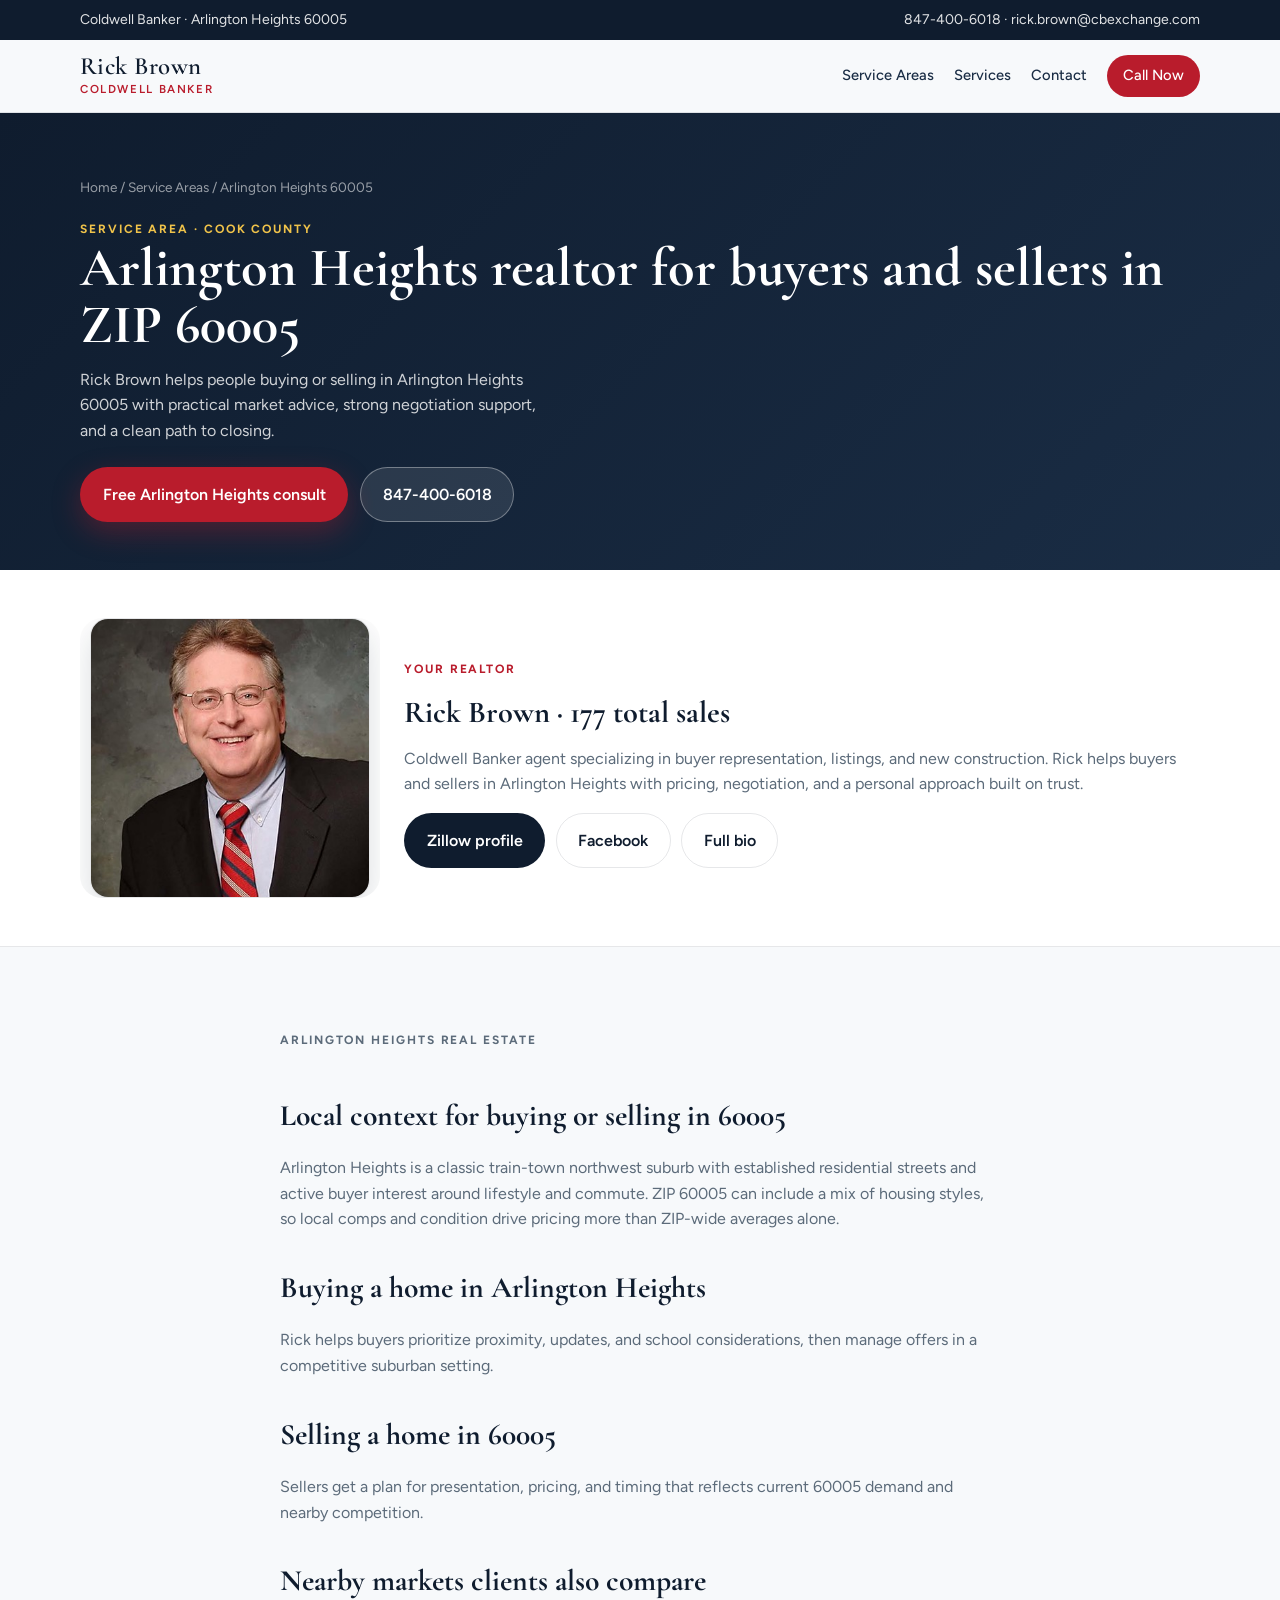
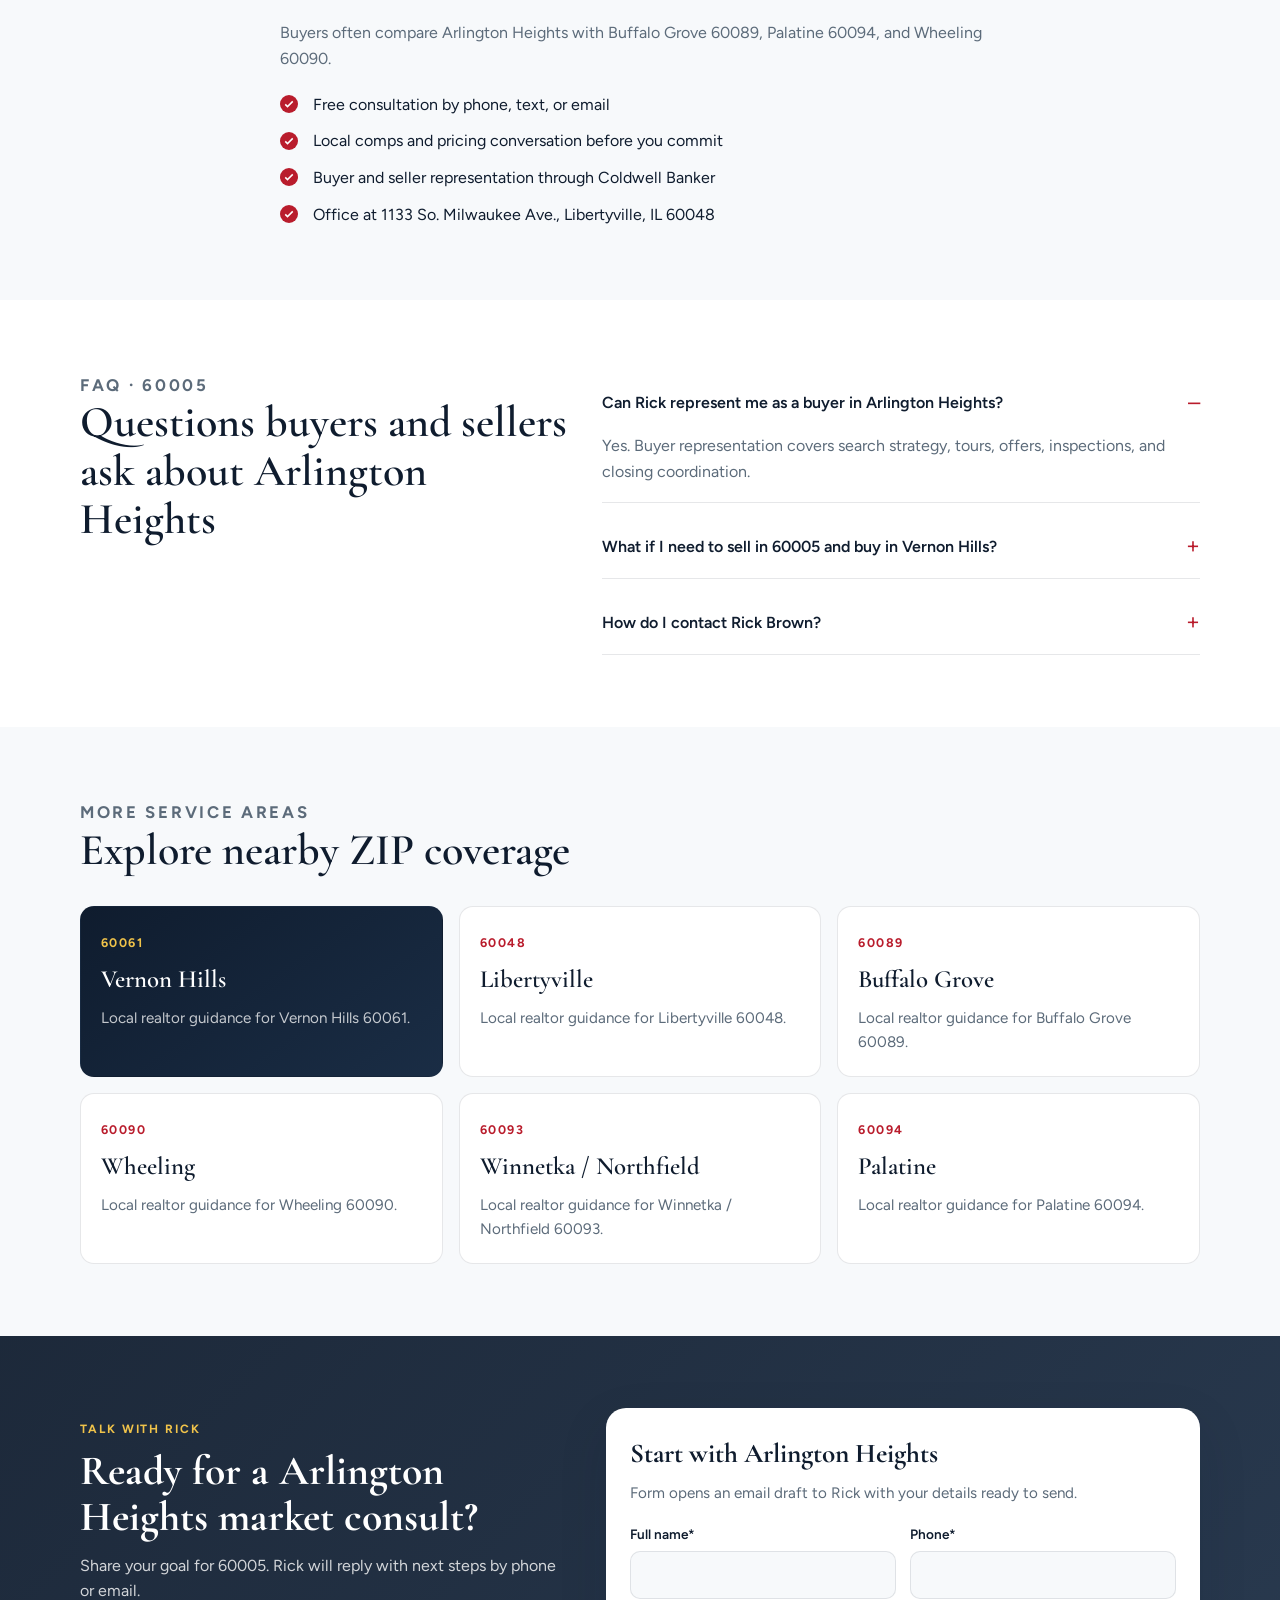
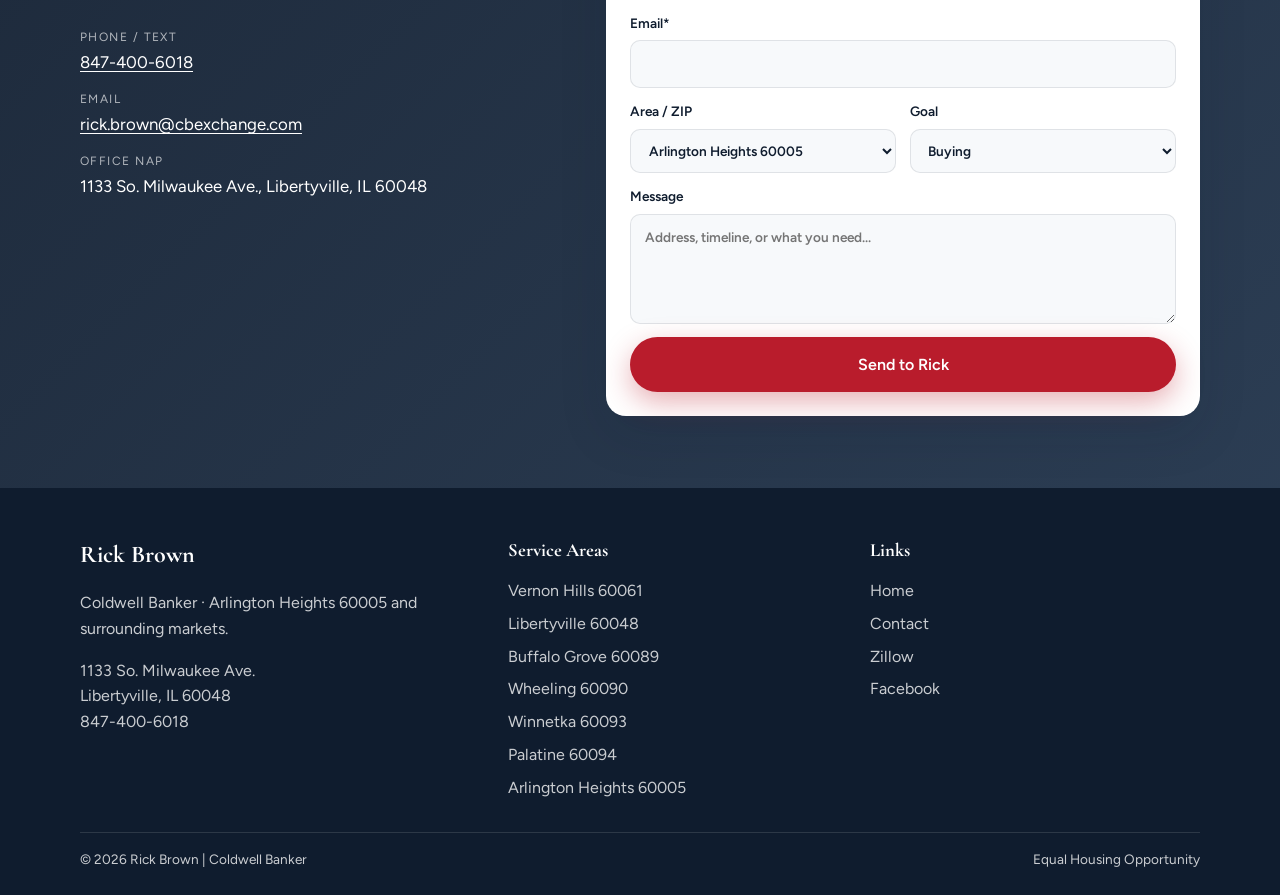
==== areas/arlington-heights-60005.html @ 9aaaeb88 "Add Rick Brown Coldwell Banker local SEO landing site. Static site with area pages, schema markup, c" ====
<!DOCTYPE html>
<html lang="en-US">
<head>
  <meta charset="UTF-8">
  <meta name="viewport" content="width=device-width, initial-scale=1">
  <title>Arlington Heights Realtor | ZIP 60005 Homes | Rick Brown Coldwell Banker</title>
  <meta name="description" content="Arlington Heights realtor for ZIP 60005. Rick Brown Coldwell Banker helps buyers and sellers with local comps, Metra-town living, and listing strategy. Call 847-400-6018.">
  <meta name="robots" content="index, follow, max-image-preview:large">
  <meta name="geo.region" content="US-IL">
  <meta name="geo.placename" content="Arlington Heights, Illinois">
  <link rel="canonical" href="https://rickbrownhomes.com/areas/arlington-heights-60005.html">
  <meta property="og:type" content="website">
  <meta property="og:title" content="Arlington Heights Realtor | ZIP 60005 Homes | Rick Brown Coldwell Banker">
  <meta property="og:description" content="Arlington Heights realtor for ZIP 60005. Rick Brown Coldwell Banker helps buyers and sellers with local comps, Metra-town living, and listing strategy. Call 847-400-6018.">
  <meta property="og:url" content="https://rickbrownhomes.com/areas/arlington-heights-60005.html">
  <meta property="og:image" content="https://rickbrownhomes.com/images/rick-brown-720.jpg">
  <link rel="preconnect" href="https://fonts.googleapis.com">
  <link rel="preconnect" href="https://fonts.gstatic.com" crossorigin>
  <link href="https://fonts.googleapis.com/css2?family=Cormorant+Garamond:wght@500;600;700&family=Figtree:wght@400;500;600;700&display=swap" rel="stylesheet">
  <link rel="stylesheet" href="../css/styles.css">
  <script type="application/ld+json">
  {
    "@context": "https://schema.org",
    "@graph": [
      {
        "@type": "RealEstateAgent",
        "@id": "https://rickbrownhomes.com/#business",
        "name": "Rick Brown | Coldwell Banker",
        "image": "https://rickbrownhomes.com/images/rick-brown-720.jpg",
        "url": "https://rickbrownhomes.com/",
        "telephone": "+18474006018",
        "email": "rick.brown@cbexchange.com",
        "address": {
          "@type": "PostalAddress",
          "streetAddress": "1133 So. Milwaukee Ave.",
          "addressLocality": "Libertyville",
          "addressRegion": "IL",
          "postalCode": "60048",
          "addressCountry": "US"
        },
        "areaServed": {
          "@type": "PostalCode",
          "name": "60005",
          "description": "Arlington Heights, IL"
        },
        "sameAs": [
          "https://www.zillow.com/profile/user8984945",
          "https://www.facebook.com/rick.brown.925602"
        ]
      },
      {
        "@type": "WebPage",
        "@id": "https://rickbrownhomes.com/areas/arlington-heights-60005.html#webpage",
        "url": "https://rickbrownhomes.com/areas/arlington-heights-60005.html",
        "name": "Arlington Heights Realtor | ZIP 60005 Homes | Rick Brown Coldwell Banker",
        "description": "Arlington Heights realtor for ZIP 60005. Rick Brown Coldwell Banker helps buyers and sellers with local comps, Metra-town living, and listing strategy. Call 847-400-6018.",
        "about": {"@id": "https://rickbrownhomes.com/#business"},
        "breadcrumb": {
          "@type": "BreadcrumbList",
          "itemListElement": [
            {"@type": "ListItem", "position": 1, "name": "Home", "item": "https://rickbrownhomes.com/"},
            {"@type": "ListItem", "position": 2, "name": "Service Areas", "item": "https://rickbrownhomes.com/#areas"},
            {"@type": "ListItem", "position": 3, "name": "Arlington Heights 60005", "item": "https://rickbrownhomes.com/areas/arlington-heights-60005.html"}
          ]
        }
      },
      {
        "@type": "Service",
        "name": "Real estate services in Arlington Heights 60005",
        "provider": {"@id": "https://rickbrownhomes.com/#business"},
        "areaServed": "Arlington Heights, IL 60005",
        "description": "Buyer and seller representation for homes in Arlington Heights, Illinois ZIP 60005."
      }
    ]
  }
  </script>
</head>
<body>
  <div class="topbar">
    <div class="container">
      <span>Coldwell Banker · Arlington Heights 60005</span>
      <span>
        <a href="tel:+18474006018">847-400-6018</a>
        ·
        <a href="mailto:rick.brown@cbexchange.com">rick.brown@cbexchange.com</a>
      </span>
    </div>
  </div>

  <header class="site-header">
    <div class="container">
      <a class="brand" href="../index.html">
        <span class="brand-name">Rick Brown</span>
        <span class="brand-tag">Coldwell Banker</span>
      </a>
      <button class="nav-toggle" type="button" aria-label="Open menu" aria-expanded="false">☰</button>
      <nav class="nav" aria-label="Primary">
        <a href="../index.html#areas">Service Areas</a>
        <a href="../index.html#services">Services</a>
        <a href="#contact">Contact</a>
        <a class="nav-cta" href="tel:+18474006018">Call Now</a>
      </nav>
    </div>
  </header>

  <main>
    <section class="page-hero">
      <div class="container">
        <p class="breadcrumb"><a href="../index.html">Home</a> / Service Areas / Arlington Heights 60005</p>
        <p class="eyebrow" style="color:#f0c34a">Service area · Cook County</p>
        <h1>Arlington Heights realtor for buyers and sellers in ZIP 60005</h1>
        <p>Rick Brown helps people buying or selling in Arlington Heights 60005 with practical market advice, strong negotiation support, and a clean path to closing.</p>
        <div class="hero-actions" style="margin-top:1.5rem">
          <a class="btn btn-primary" href="#contact">Free Arlington Heights consult</a>
          <a class="btn btn-ghost" href="tel:+18474006018">847-400-6018</a>
        </div>
      </div>
    </section>

    <section class="section section-tight" style="background:#fff;border-bottom:1px solid var(--line)">
      <div class="container split about-split" style="gap:1.5rem;align-items:center">
        <div class="split-visual photo-frame">
          <img class="agent-portrait-clean" src="../images/rick-brown-600.jpg" srcset="../images/rick-brown-400.jpg 400w, ../images/rick-brown-600.jpg 600w, ../images/rick-brown-720.jpg 720w" sizes="280px" alt="Rick Brown, Coldwell Banker realtor" width="280" height="280" loading="lazy" decoding="async">
        </div>
        <div>
          <p class="eyebrow">Your realtor</p>
          <h2 style="font-family:var(--font-display);font-size:1.9rem;margin:0 0 .5rem">Rick Brown · 177 total sales</h2>
          <p style="margin:0;color:var(--muted)">Coldwell Banker agent specializing in buyer representation, listings, and new construction. Rick helps buyers and sellers in Arlington Heights with pricing, negotiation, and a personal approach built on trust.</p>
          <div class="profile-links" style="margin-top:1rem">
            <a class="btn btn-dark" href="https://www.zillow.com/profile/user8984945" target="_blank" rel="noopener noreferrer">Zillow profile</a>
            <a class="btn btn-outline" href="https://www.facebook.com/rick.brown.925602" target="_blank" rel="noopener noreferrer">Facebook</a>
            <a class="btn btn-outline" href="../index.html#about">Full bio</a>
          </div>
        </div>
      </div>
    </section>

    <section class="section">
      <div class="container prose">
        <p class="eyebrow">Arlington Heights real estate</p>
        <h2>Local context for buying or selling in 60005</h2>
        <p>Arlington Heights is a classic train-town northwest suburb with established residential streets and active buyer interest around lifestyle and commute. ZIP 60005 can include a mix of housing styles, so local comps and condition drive pricing more than ZIP-wide averages alone.</p>
        <h2>Buying a home in Arlington Heights</h2>
        <p>Rick helps buyers prioritize proximity, updates, and school considerations, then manage offers in a competitive suburban setting.</p>
        <h2>Selling a home in 60005</h2>
        <p>Sellers get a plan for presentation, pricing, and timing that reflects current 60005 demand and nearby competition.</p>
        <h2>Nearby markets clients also compare</h2>
        <p>Buyers often compare Arlington Heights with Buffalo Grove 60089, Palatine 60094, and Wheeling 60090.</p>
        <ul class="check-list">
          <li>Free consultation by phone, text, or email</li>
          <li>Local comps and pricing conversation before you commit</li>
          <li>Buyer and seller representation through Coldwell Banker</li>
          <li>Office at 1133 So. Milwaukee Ave., Libertyville, IL 60048</li>
        </ul>
      </div>
    </section>

    <section class="section" style="background:#fff">
      <div class="container" style="display:grid;grid-template-columns:0.9fr 1.1fr;gap:2rem;align-items:start">
        <div class="section-head" style="margin:0">
          <p class="eyebrow">FAQ · 60005</p>
          <h2>Questions buyers and sellers ask about Arlington Heights</h2>
        </div>
        <div class="faq">
          <details open>
            <summary>Can Rick represent me as a buyer in Arlington Heights?</summary>
            <p>Yes. Buyer representation covers search strategy, tours, offers, inspections, and closing coordination.</p>
          </details>
          <details>
            <summary>What if I need to sell in 60005 and buy in Vernon Hills?</summary>
            <p>That is a common path. Rick sequences the sale and purchase with contingencies and equity planning so both sides stay on track.</p>
          </details>
          <details>
            <summary>How do I contact Rick Brown?</summary>
            <p>Call or text 847-400-6018, email rick.brown@cbexchange.com, or use the form below. Connect on <a href="https://www.zillow.com/profile/user8984945" target="_blank" rel="noopener noreferrer">Zillow</a> or <a href="https://www.facebook.com/rick.brown.925602" target="_blank" rel="noopener noreferrer">Facebook</a>.</p>
          </details>
        </div>
      </div>
    </section>

    <section class="section">
      <div class="container">
        <div class="section-head">
          <p class="eyebrow">More service areas</p>
          <h2>Explore nearby ZIP coverage</h2>
        </div>
        <div class="area-grid">
          <a class="area-link primary" href="vernon-hills-60061.html">
            <span class="zip">60061</span>
            <h3>Vernon Hills</h3>
            <p>Local realtor guidance for Vernon Hills 60061.</p>
          </a>
          <a class="area-link" href="libertyville-60048.html">
            <span class="zip">60048</span>
            <h3>Libertyville</h3>
            <p>Local realtor guidance for Libertyville 60048.</p>
          </a>
          <a class="area-link" href="buffalo-grove-60089.html">
            <span class="zip">60089</span>
            <h3>Buffalo Grove</h3>
            <p>Local realtor guidance for Buffalo Grove 60089.</p>
          </a>
          <a class="area-link" href="wheeling-60090.html">
            <span class="zip">60090</span>
            <h3>Wheeling</h3>
            <p>Local realtor guidance for Wheeling 60090.</p>
          </a>
          <a class="area-link" href="winnetka-60093.html">
            <span class="zip">60093</span>
            <h3>Winnetka / Northfield</h3>
            <p>Local realtor guidance for Winnetka / Northfield 60093.</p>
          </a>
          <a class="area-link" href="palatine-60094.html">
            <span class="zip">60094</span>
            <h3>Palatine</h3>
            <p>Local realtor guidance for Palatine 60094.</p>
          </a>
        </div>
      </div>
    </section>

    <section class="section contact-band" id="contact">
      <div class="container contact-grid">
        <div class="contact-copy">
          <p class="eyebrow" style="color:#f0c34a">Talk with Rick</p>
          <h2 style="font-family:var(--font-display);font-size:clamp(2rem,4vw,2.6rem);margin:0 0 .75rem;line-height:1.1">Ready for a Arlington Heights market consult?</h2>
          <p style="margin:0;color:rgba(255,255,255,.8)">Share your goal for 60005. Rick will reply with next steps by phone or email.</p>
          <dl class="contact-meta">
            <div>
              <dt>Phone / Text</dt>
              <dd><a href="tel:+18474006018">847-400-6018</a></dd>
            </div>
            <div>
              <dt>Email</dt>
              <dd><a href="mailto:rick.brown@cbexchange.com">rick.brown@cbexchange.com</a></dd>
            </div>
            <div>
              <dt>Office NAP</dt>
              <dd>1133 So. Milwaukee Ave., Libertyville, IL 60048</dd>
            </div>
          </dl>
        </div>
        <div class="form-panel">
          <h3>Start with Arlington Heights</h3>
          <p>Form opens an email draft to Rick with your details ready to send.</p>
          <form id="lead-form" novalidate>
            <div class="form-grid">
              <label>Full name*<input type="text" name="name" required></label>
              <label>Phone*<input type="tel" name="phone" required></label>
              <label class="full">Email*<input type="email" name="email" required></label>
              <label>Area / ZIP
                <select name="area" id="area">
                  <option value="Arlington Heights 60005" selected>Arlington Heights 60005</option>
                  <option value="Vernon Hills 60061">Vernon Hills 60061</option>
                  <option value="Libertyville 60048">Libertyville 60048</option>
                  <option value="Buffalo Grove 60089">Buffalo Grove 60089</option>
                  <option value="Wheeling 60090">Wheeling 60090</option>
                  <option value="Winnetka / Northfield 60093">Winnetka / Northfield 60093</option>
                  <option value="Palatine 60094">Palatine 60094</option>
                  <option value="Arlington Heights 60005">Arlington Heights 60005</option>
                </select>
              </label>
              <label>Goal
                <select name="goal">
                  <option value="Buying">Buying</option>
                  <option value="Selling">Selling</option>
                  <option value="Buying and Selling">Buying and Selling</option>
                  <option value="Home value check">Home value check</option>
                </select>
              </label>
              <label class="full">Message<textarea name="message" placeholder="Address, timeline, or what you need..."></textarea></label>
              <div class="full">
                <button class="btn btn-primary" type="submit" style="width:100%">Send to Rick</button>
                <div id="form-status" class="form-status" role="status" aria-live="polite"></div>
              </div>
            </div>
          </form>
        </div>
      </div>
    </section>
  </main>

  <footer class="site-footer">
    <div class="container footer-grid">
      <div>
        <h2>Rick Brown</h2>
        <p>Coldwell Banker · Arlington Heights 60005 and surrounding markets.</p>
        <p style="margin-top:1rem">1133 So. Milwaukee Ave.<br>Libertyville, IL 60048<br><a href="tel:+18474006018">847-400-6018</a></p>
      </div>
      <div>
        <h3>Service Areas</h3>
        <ul>
          <li><a href="vernon-hills-60061.html">Vernon Hills 60061</a></li>
          <li><a href="libertyville-60048.html">Libertyville 60048</a></li>
          <li><a href="buffalo-grove-60089.html">Buffalo Grove 60089</a></li>
          <li><a href="wheeling-60090.html">Wheeling 60090</a></li>
          <li><a href="winnetka-60093.html">Winnetka 60093</a></li>
          <li><a href="palatine-60094.html">Palatine 60094</a></li>
          <li><a href="arlington-heights-60005.html">Arlington Heights 60005</a></li>
        </ul>
      </div>
      <div>
        <h3>Links</h3>
        <ul>
          <li><a href="../index.html">Home</a></li>
          <li><a href="../index.html#contact">Contact</a></li>
          <li><a href="https://www.zillow.com/profile/user8984945" target="_blank" rel="noopener noreferrer">Zillow</a></li>
          <li><a href="https://www.facebook.com/rick.brown.925602" target="_blank" rel="noopener noreferrer">Facebook</a></li>
        </ul>
      </div>
    </div>
    <div class="container footer-bottom">
      <span>© 2026 Rick Brown | Coldwell Banker</span>
      <span>Equal Housing Opportunity</span>
    </div>
  </footer>
  <script src="../js/main.js"></script>
</body>
</html>
---- css/styles.css ----
/* Rick Brown | Coldwell Banker — Local SEO landing styles */
:root {
  --ink: #0f1c2e;
  --ink-soft: #1a2d45;
  --navy: #152a45;
  --mist: #eef3f7;
  --paper: #f7f9fb;
  --muted: #5c6b7a;
  --line: rgba(15, 28, 46, 0.1);
  --accent: #b91c2c;
  --accent-deep: #8f1422;
  --gold: #c9a227;
  --white: #ffffff;
  --shadow: 0 18px 50px rgba(15, 28, 46, 0.12);
  --radius: 14px;
  --max: 1120px;
  --font-display: "Cormorant Garamond", Georgia, serif;
  --font-body: "Figtree", system-ui, sans-serif;
}

*,
*::before,
*::after {
  box-sizing: border-box;
}

html {
  scroll-behavior: smooth;
}

body {
  margin: 0;
  font-family: var(--font-body);
  color: var(--ink);
  background: var(--paper);
  line-height: 1.6;
  -webkit-font-smoothing: antialiased;
}

img {
  max-width: 100%;
  display: block;
}

a {
  color: inherit;
  text-decoration: none;
}

button,
input,
select,
textarea {
  font: inherit;
}

.container {
  width: min(100% - 2rem, var(--max));
  margin-inline: auto;
}

/* Top bar / NAP */
.topbar {
  background: var(--ink);
  color: rgba(255, 255, 255, 0.88);
  font-size: 0.875rem;
  padding: 0.55rem 0;
}

.topbar .container {
  display: flex;
  flex-wrap: wrap;
  gap: 0.75rem 1.5rem;
  justify-content: space-between;
  align-items: center;
}

.topbar a:hover {
  color: #fff;
}

/* Header */
.site-header {
  position: sticky;
  top: 0;
  z-index: 50;
  background: rgba(247, 249, 251, 0.92);
  backdrop-filter: blur(12px);
  border-bottom: 1px solid var(--line);
}

.site-header .container {
  display: flex;
  align-items: center;
  justify-content: space-between;
  gap: 1rem;
  padding: 0.85rem 0;
}

.brand {
  display: flex;
  flex-direction: column;
  gap: 0.1rem;
}

.brand-name {
  font-family: var(--font-display);
  font-size: 1.55rem;
  font-weight: 600;
  letter-spacing: 0.02em;
  line-height: 1;
}

.brand-tag {
  font-size: 0.72rem;
  letter-spacing: 0.14em;
  text-transform: uppercase;
  color: var(--accent);
  font-weight: 600;
}

.nav {
  display: flex;
  align-items: center;
  gap: 1.25rem;
}

.nav a {
  font-size: 0.92rem;
  color: var(--ink-soft);
  font-weight: 500;
}

.nav a:hover {
  color: var(--accent);
}

.nav-cta {
  background: var(--accent) !important;
  color: #fff !important;
  padding: 0.55rem 1rem;
  border-radius: 999px;
}

.nav-toggle {
  display: none;
  border: 1px solid var(--line);
  background: #fff;
  border-radius: 10px;
  width: 42px;
  height: 42px;
  cursor: pointer;
}

/* Hero — full bleed home background */
.hero {
  position: relative;
  min-height: min(92vh, 820px);
  display: grid;
  align-items: end;
  color: #fff;
  overflow: hidden;
  background:
    linear-gradient(180deg, rgba(15, 28, 46, 0.35) 0%, rgba(15, 28, 46, 0.78) 55%, rgba(15, 28, 46, 0.92) 100%),
    url("https://images.unsplash.com/photo-1564013799919-ab600027ffc6?auto=format&fit=crop&w=2000&q=80")
      center/cover no-repeat;
}

.hero::after {
  content: "";
  position: absolute;
  inset: 0;
  background: radial-gradient(ellipse at 70% 20%, rgba(201, 162, 39, 0.18), transparent 45%);
  pointer-events: none;
  animation: heroGlow 8s ease-in-out infinite alternate;
}

@keyframes heroGlow {
  from { opacity: 0.5; }
  to { opacity: 1; }
}

.hero-inner {
  position: relative;
  z-index: 1;
  padding: 4.5rem 0 3.5rem;
  max-width: 680px;
}

.hero-brand {
  font-family: var(--font-display);
  font-size: clamp(2.8rem, 7vw, 4.6rem);
  font-weight: 600;
  line-height: 0.95;
  margin: 0 0 1rem;
  letter-spacing: -0.01em;
  animation: riseIn 0.9s ease both;
}

.hero h1 {
  font-family: var(--font-display);
  font-size: clamp(1.45rem, 3.2vw, 2rem);
  font-weight: 500;
  margin: 0 0 0.85rem;
  line-height: 1.2;
  color: rgba(255, 255, 255, 0.95);
  animation: riseIn 0.9s ease 0.12s both;
}

.hero-lead {
  margin: 0 0 1.75rem;
  font-size: 1.05rem;
  color: rgba(255, 255, 255, 0.84);
  max-width: 36ch;
  animation: riseIn 0.9s ease 0.22s both;
}

.hero-actions {
  display: flex;
  flex-wrap: wrap;
  gap: 0.75rem;
  animation: riseIn 0.9s ease 0.32s both;
}

@keyframes riseIn {
  from {
    opacity: 0;
    transform: translateY(18px);
  }
  to {
    opacity: 1;
    transform: translateY(0);
  }
}

.btn {
  display: inline-flex;
  align-items: center;
  justify-content: center;
  gap: 0.4rem;
  padding: 0.85rem 1.35rem;
  border-radius: 999px;
  font-weight: 600;
  border: 1px solid transparent;
  cursor: pointer;
  transition: transform 0.2s ease, background 0.2s ease, box-shadow 0.2s ease;
}

.btn:hover {
  transform: translateY(-1px);
}

.btn-primary {
  background: var(--accent);
  color: #fff;
  box-shadow: 0 10px 28px rgba(185, 28, 44, 0.35);
}

.btn-primary:hover {
  background: var(--accent-deep);
}

.btn-ghost {
  background: rgba(255, 255, 255, 0.1);
  border-color: rgba(255, 255, 255, 0.35);
  color: #fff;
  backdrop-filter: blur(6px);
}

.btn-ghost:hover {
  background: rgba(255, 255, 255, 0.2);
}

.btn-dark {
  background: var(--ink);
  color: #fff;
}

.btn-outline {
  background: transparent;
  border-color: var(--line);
  color: var(--ink);
}

/* Sections */
.section {
  padding: 4.5rem 0;
}

.section-tight {
  padding: 3rem 0;
}

.section-head {
  max-width: 620px;
  margin-bottom: 2rem;
}

.eyebrow {
  display: inline-block;
  font-size: 0.75rem;
  letter-spacing: 0.16em;
  text-transform: uppercase;
  color: var(--accent);
  font-weight: 700;
  margin-bottom: 0.6rem;
}

.section-head h2,
.area-title {
  font-family: var(--font-display);
  font-size: clamp(2rem, 4vw, 2.75rem);
  font-weight: 600;
  line-height: 1.1;
  margin: 0 0 0.75rem;
}

.section-head p,
.lede {
  margin: 0;
  color: var(--muted);
  font-size: 1.05rem;
}

/* Trust strip — not cards, simple row */
.trust {
  background: var(--ink);
  color: rgba(255, 255, 255, 0.9);
  padding: 1.25rem 0;
}

.trust-list {
  display: grid;
  grid-template-columns: repeat(4, 1fr);
  gap: 1rem;
  list-style: none;
  margin: 0;
  padding: 0;
  text-align: center;
}

.trust-list strong {
  display: block;
  font-family: var(--font-display);
  font-size: 1.45rem;
  color: #fff;
}

.trust-list span {
  font-size: 0.85rem;
  opacity: 0.75;
}

/* Split sections */
.split {
  display: grid;
  grid-template-columns: 1.05fr 0.95fr;
  gap: 3rem;
  align-items: center;
}

.split-visual {
  position: relative;
  min-height: 420px;
  border-radius: 22px;
  overflow: hidden;
  background:
    linear-gradient(160deg, rgba(15, 28, 46, 0.2), rgba(15, 28, 46, 0.55)),
    url("https://images.unsplash.com/photo-1600596542815-ffad4c1539a9?auto=format&fit=crop&w=1200&q=80")
      center/cover no-repeat;
  box-shadow: var(--shadow);
}

.split-visual.photo-frame {
  min-height: auto;
  background: transparent;
  padding: 0;
  box-shadow: none;
  display: flex;
  justify-content: center;
  align-items: flex-start;
}

.agent-portrait-clean {
  width: 280px;
  height: 280px;
  max-width: 280px;
  flex: 0 0 280px;
  object-fit: cover;
  object-position: center 10%;
  border-radius: 18px;
  border: 1px solid var(--line);
  box-shadow: 0 12px 32px rgba(15, 28, 46, 0.14);
  background: #fff;
  image-rendering: auto;
}

.split.about-split {
  grid-template-columns: 300px 1fr;
  align-items: start;
}

.testimonial {
  margin: 1.5rem 0 0;
  padding: 1.25rem 1.35rem;
  border-left: 4px solid var(--accent);
  background: #fff;
  border-radius: 0 14px 14px 0;
  box-shadow: 0 8px 24px rgba(15, 28, 46, 0.06);
}

.testimonial p {
  margin: 0 0 0.65rem;
  color: var(--ink-soft);
  font-style: italic;
}

.testimonial cite {
  display: block;
  font-style: normal;
  font-size: 0.9rem;
  color: var(--muted);
  font-weight: 600;
}

.sales-grid {
  display: grid;
  grid-template-columns: repeat(3, 1fr);
  gap: 1rem;
}

.sale-card {
  padding: 1.15rem 1.1rem;
  border-radius: var(--radius);
  border: 1px solid var(--line);
  background: #fff;
}

.sale-card .price {
  font-family: var(--font-display);
  font-size: 1.65rem;
  font-weight: 600;
  color: var(--accent);
  margin: 0 0 0.25rem;
}

.sale-card .meta {
  margin: 0 0 0.45rem;
  font-size: 0.92rem;
  color: var(--muted);
}

.sale-card .address {
  margin: 0;
  font-size: 0.95rem;
  line-height: 1.45;
}

.sale-card .role {
  display: inline-block;
  margin-top: 0.65rem;
  font-size: 0.75rem;
  letter-spacing: 0.08em;
  text-transform: uppercase;
  font-weight: 700;
  color: var(--ink-soft);
}

.split-visual.alt {
  background:
    linear-gradient(160deg, rgba(15, 28, 46, 0.15), rgba(15, 28, 46, 0.5)),
    url("https://images.unsplash.com/photo-1600585154340-be6161a56a0c?auto=format&fit=crop&w=1200&q=80")
      center/cover no-repeat;
}

.check-list {
  list-style: none;
  margin: 1.25rem 0 0;
  padding: 0;
  display: grid;
  gap: 0.7rem;
}

.check-list li {
  display: grid;
  grid-template-columns: 22px 1fr;
  gap: 0.7rem;
  align-items: start;
}

.check-list li::before {
  content: "";
  width: 18px;
  height: 18px;
  margin-top: 0.2rem;
  border-radius: 50%;
  background: var(--accent) url("data:image/svg+xml,%3Csvg xmlns='http://www.w3.org/2000/svg' viewBox='0 0 16 16'%3E%3Cpath fill='none' stroke='%23fff' stroke-width='2' d='M3 8.5l3 3 7-7'/%3E%3C/svg%3E") center/12px no-repeat;
}

/* Area coverage grid */
.area-grid {
  display: grid;
  grid-template-columns: repeat(3, 1fr);
  gap: 1rem;
}

.area-link {
  display: block;
  padding: 1.35rem 1.25rem;
  border-radius: var(--radius);
  border: 1px solid var(--line);
  background: #fff;
  transition: border-color 0.2s ease, transform 0.2s ease, box-shadow 0.2s ease;
}

.area-link:hover {
  border-color: rgba(185, 28, 44, 0.35);
  transform: translateY(-2px);
  box-shadow: var(--shadow);
}

.area-link .zip {
  font-size: 0.78rem;
  letter-spacing: 0.12em;
  text-transform: uppercase;
  color: var(--accent);
  font-weight: 700;
}

.area-link h3 {
  font-family: var(--font-display);
  font-size: 1.55rem;
  margin: 0.35rem 0 0.4rem;
  font-weight: 600;
}

.area-link p {
  margin: 0;
  color: var(--muted);
  font-size: 0.95rem;
}

.area-link.primary {
  background: linear-gradient(145deg, var(--ink), var(--ink-soft));
  color: #fff;
  border-color: transparent;
}

.area-link.primary p {
  color: rgba(255, 255, 255, 0.75);
}

.area-link.primary .zip {
  color: #f0c34a;
}

/* Services — interaction containers ok as light panels */
.service-row {
  display: grid;
  grid-template-columns: repeat(3, 1fr);
  gap: 1.25rem;
}

.service {
  padding: 1.5rem 0;
  border-top: 2px solid var(--ink);
}

.service h3 {
  font-family: var(--font-display);
  font-size: 1.55rem;
  margin: 0 0 0.5rem;
}

.service p {
  margin: 0;
  color: var(--muted);
}

/* Process */
.process {
  counter-reset: step;
  display: grid;
  gap: 1rem;
}

.process li {
  list-style: none;
  display: grid;
  grid-template-columns: 64px 1fr;
  gap: 1rem;
  align-items: start;
  padding: 1rem 0;
  border-bottom: 1px solid var(--line);
}

.process li::before {
  counter-increment: step;
  content: counter(step, decimal-leading-zero);
  font-family: var(--font-display);
  font-size: 1.8rem;
  color: var(--accent);
  line-height: 1;
}

.process h3 {
  margin: 0 0 0.25rem;
  font-size: 1.15rem;
}

.process p {
  margin: 0;
  color: var(--muted);
}

/* FAQ */
.faq-layout {
  display: grid;
  grid-template-columns: 0.9fr 1.1fr;
  gap: 2.5rem;
  align-items: start;
}

.faq {
  display: grid;
  gap: 0.75rem;
}

.faq details {
  border-bottom: 1px solid var(--line);
  padding: 0.85rem 0;
}

.faq summary {
  cursor: pointer;
  font-weight: 600;
  list-style: none;
  display: flex;
  justify-content: space-between;
  gap: 1rem;
  align-items: center;
}

.faq summary::-webkit-details-marker {
  display: none;
}

.faq summary::after {
  content: "+";
  font-size: 1.4rem;
  color: var(--accent);
  font-weight: 400;
}

.faq details[open] summary::after {
  content: "–";
}

.faq p {
  margin: 0.75rem 0 0.25rem;
  color: var(--muted);
}

/* Contact */
.contact-band {
  background:
    linear-gradient(135deg, rgba(15, 28, 46, 0.94), rgba(26, 45, 69, 0.92)),
    url("https://images.unsplash.com/photo-1600047509807-ba8f99d36b1d?auto=format&fit=crop&w=1800&q=80")
      center/cover;
  color: #fff;
}

.contact-grid {
  display: grid;
  grid-template-columns: 0.9fr 1.1fr;
  gap: 2.5rem;
  align-items: start;
}

.contact-copy a {
  color: #fff;
  text-decoration: underline;
  text-underline-offset: 3px;
}

.contact-meta {
  margin-top: 1.5rem;
  display: grid;
  gap: 0.85rem;
}

.contact-meta dt {
  font-size: 0.75rem;
  letter-spacing: 0.12em;
  text-transform: uppercase;
  opacity: 0.65;
}

.contact-meta dd {
  margin: 0.15rem 0 0;
  font-size: 1.05rem;
}

.form-panel {
  background: #fff;
  color: var(--ink);
  border-radius: 20px;
  padding: 1.5rem;
  box-shadow: var(--shadow);
}

.form-panel h3 {
  font-family: var(--font-display);
  font-size: 1.7rem;
  margin: 0 0 0.35rem;
}

.form-panel > p {
  margin: 0 0 1.15rem;
  color: var(--muted);
  font-size: 0.95rem;
}

.form-grid {
  display: grid;
  grid-template-columns: 1fr 1fr;
  gap: 0.85rem;
}

.form-grid .full {
  grid-column: 1 / -1;
}

label {
  display: grid;
  gap: 0.35rem;
  font-size: 0.85rem;
  font-weight: 600;
}

input,
select,
textarea {
  width: 100%;
  border: 1px solid var(--line);
  border-radius: 10px;
  padding: 0.75rem 0.85rem;
  background: var(--paper);
  color: var(--ink);
}

input:focus,
select:focus,
textarea:focus {
  outline: 2px solid rgba(185, 28, 44, 0.25);
  border-color: var(--accent);
}

textarea {
  min-height: 110px;
  resize: vertical;
}

.form-note {
  font-size: 0.8rem;
  color: var(--muted);
  margin: 0.65rem 0 0;
}

.form-status {
  display: none;
  margin-top: 0.85rem;
  padding: 0.75rem 0.9rem;
  border-radius: 10px;
  font-size: 0.92rem;
}

.form-status.ok {
  display: block;
  background: #e8f6ec;
  color: #146c2e;
}

.form-status.err {
  display: block;
  background: #fdecec;
  color: #9b1c1c;
}

/* Map */
.map-wrap {
  border-radius: 18px;
  overflow: hidden;
  border: 1px solid var(--line);
  min-height: 320px;
  background: #d8e0e8;
}

.map-wrap iframe {
  width: 100%;
  height: 360px;
  border: 0;
}

/* Footer */
.site-footer {
  background: var(--ink);
  color: rgba(255, 255, 255, 0.78);
  padding: 3rem 0 1.5rem;
}

.footer-grid {
  display: grid;
  grid-template-columns: 1.2fr 1fr 1fr;
  gap: 2rem;
  margin-bottom: 2rem;
}

.site-footer h2,
.site-footer h3 {
  color: #fff;
  font-family: var(--font-display);
  margin: 0 0 0.75rem;
}

.site-footer ul {
  list-style: none;
  margin: 0;
  padding: 0;
  display: grid;
  gap: 0.45rem;
}

.site-footer a:hover {
  color: #fff;
}

.footer-bottom {
  border-top: 1px solid rgba(255, 255, 255, 0.12);
  padding-top: 1rem;
  font-size: 0.85rem;
  display: flex;
  flex-wrap: wrap;
  gap: 0.75rem;
  justify-content: space-between;
}

/* Area page specifics */
.page-hero {
  background: linear-gradient(135deg, var(--ink), var(--ink-soft));
  color: #fff;
  padding: 4rem 0 3rem;
}

.page-hero .breadcrumb {
  font-size: 0.85rem;
  opacity: 0.7;
  margin-bottom: 1rem;
}

.page-hero .breadcrumb a:hover {
  color: #fff;
  text-decoration: underline;
}

.page-hero h1 {
  font-family: var(--font-display);
  font-size: clamp(2.2rem, 5vw, 3.4rem);
  margin: 0 0 0.75rem;
  line-height: 1.05;
}

.page-hero p {
  margin: 0;
  max-width: 48ch;
  color: rgba(255, 255, 255, 0.8);
}

.prose {
  max-width: 720px;
}

.prose p {
  color: var(--muted);
}

.prose h2 {
  font-family: var(--font-display);
  font-size: 1.85rem;
  margin: 2rem 0 0.6rem;
}

.credentials {
  display: grid;
  grid-template-columns: repeat(4, 1fr);
  gap: 1rem;
  margin-top: 2rem;
}

.credential {
  padding: 1.15rem 1rem;
  border-radius: var(--radius);
  background: #fff;
  border: 1px solid var(--line);
}

.credential strong {
  display: block;
  font-family: var(--font-display);
  font-size: 1.45rem;
  line-height: 1.1;
  margin-bottom: 0.25rem;
}

.credential span {
  color: var(--muted);
  font-size: 0.88rem;
}

.about-block {
  margin-top: 1.25rem;
}

.about-block h3 {
  font-family: var(--font-display);
  font-size: 1.45rem;
  margin: 0 0 0.45rem;
}

.about-block p {
  margin: 0 0 0.85rem;
  color: var(--muted);
}

.profile-links {
  display: flex;
  flex-wrap: wrap;
  gap: 0.65rem;
  margin-top: 1.25rem;
}

.office-note {
  margin-top: 1rem;
  padding: 0.9rem 1rem;
  border-radius: 12px;
  background: var(--mist);
  border: 1px solid var(--line);
  font-size: 0.92rem;
  color: var(--muted);
}

.office-note strong {
  color: var(--ink);
}

/* Mobile */
@media (max-width: 900px) {
  .nav {
    display: none;
  }

  .nav.open {
    display: flex;
    flex-direction: column;
    position: absolute;
    top: 100%;
    left: 0;
    right: 0;
    background: #fff;
    padding: 1rem;
    border-bottom: 1px solid var(--line);
    align-items: stretch;
  }

  .nav-toggle {
    display: inline-grid;
    place-items: center;
  }

  .trust-list,
  .area-grid,
  .service-row,
  .split,
  .contact-grid,
  .footer-grid,
  .form-grid,
  .faq-layout,
  .form-grid .full {
    grid-column: auto;
  }

  .hero-grid,
  .credentials,
  .sales-grid {
    grid-template-columns: 1fr;
  }

  .split.about-split {
    grid-template-columns: 1fr;
  }

  .agent-portrait-clean {
    margin: 0 auto;
  }

  .hero {
    min-height: 78vh;
    align-items: center;
  }

  .hero-inner {
    padding-top: 6rem;
  }
}

@media (prefers-reduced-motion: reduce) {
  *,
  *::before,
  *::after {
    animation: none !important;
    transition: none !important;
  }
}
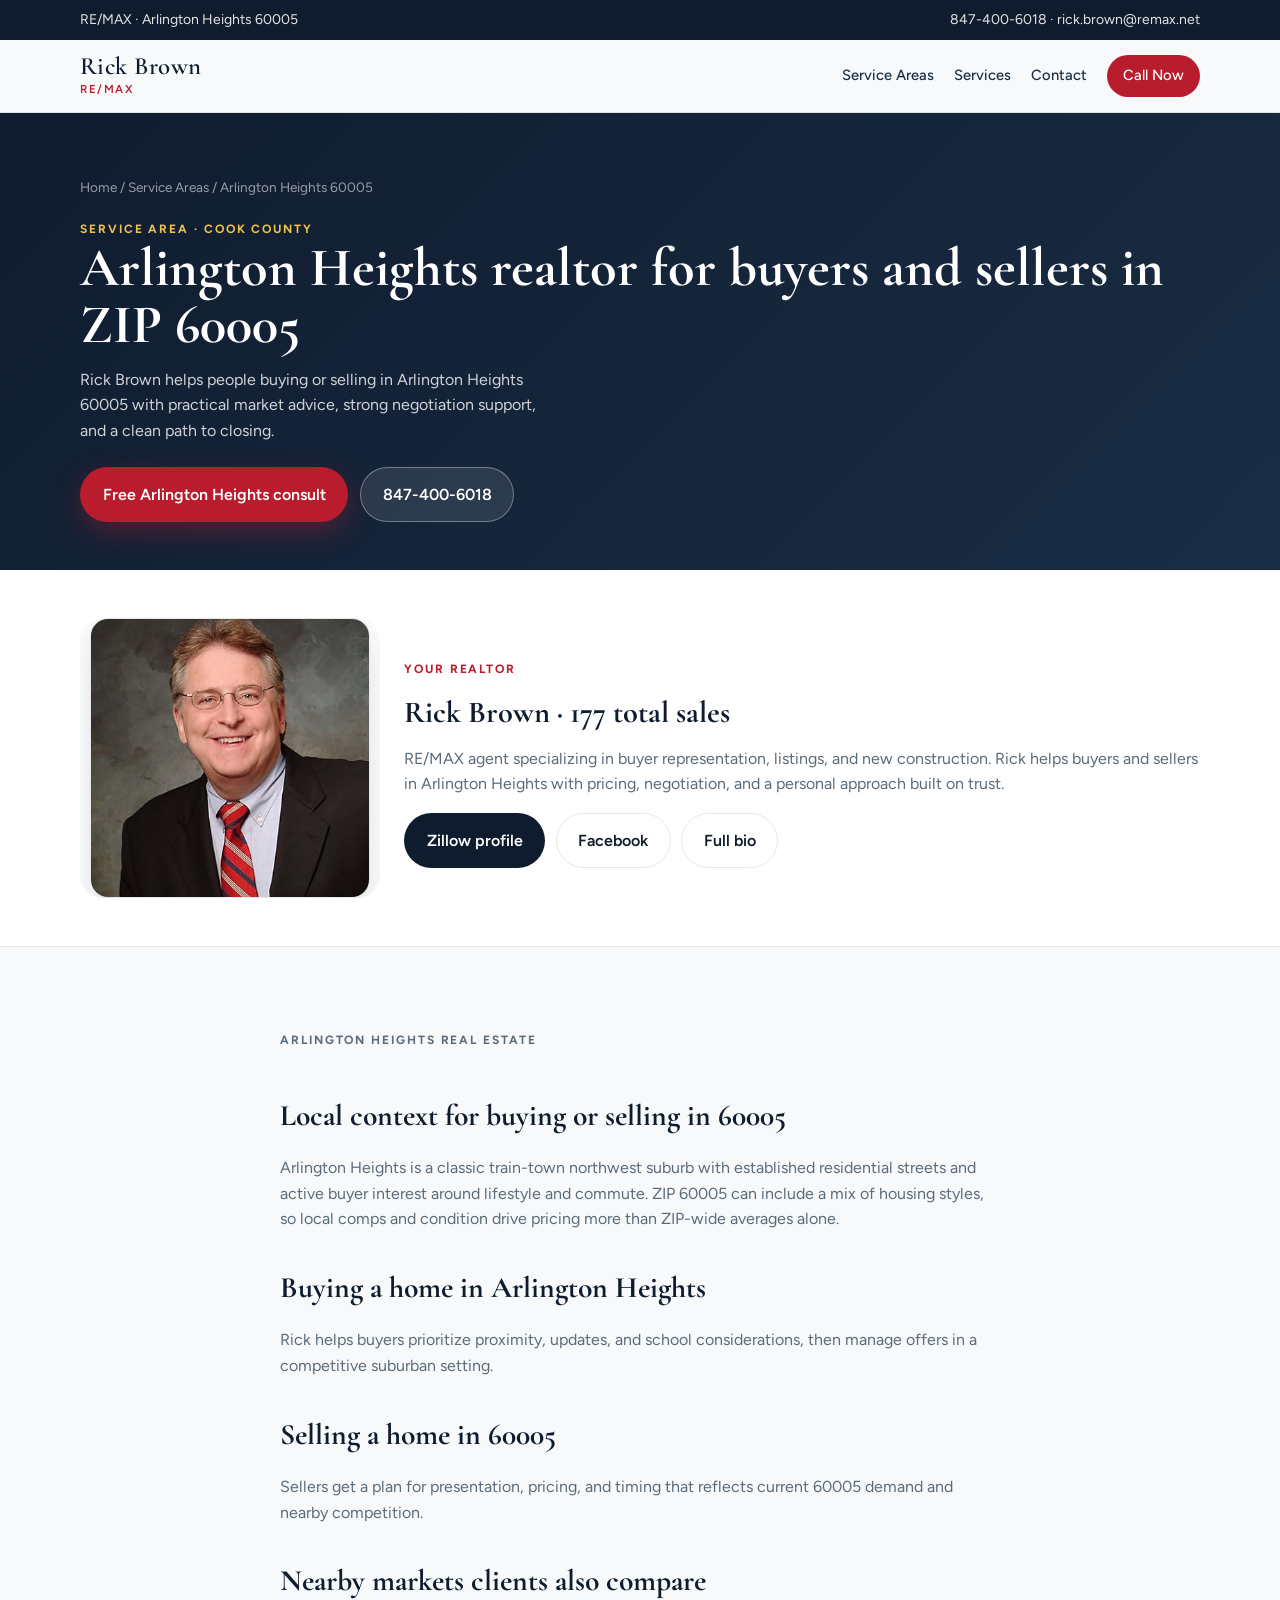
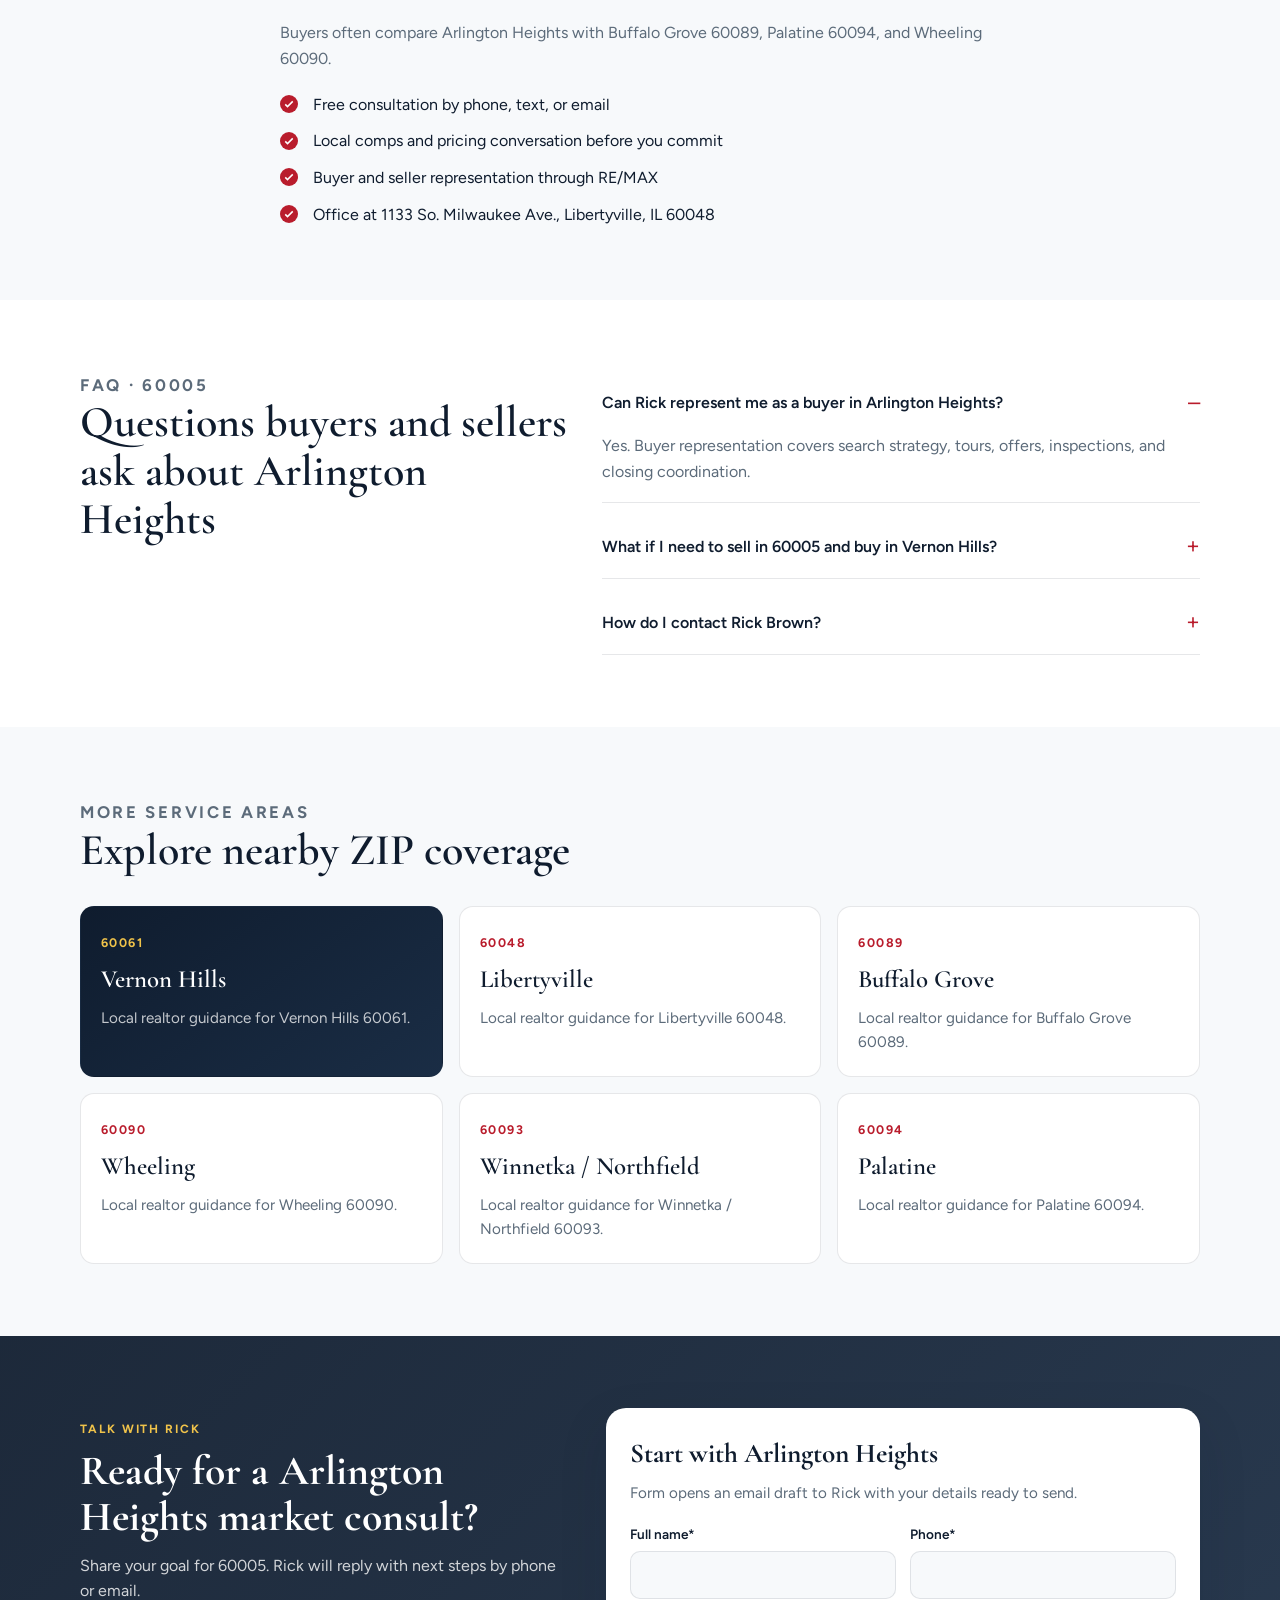
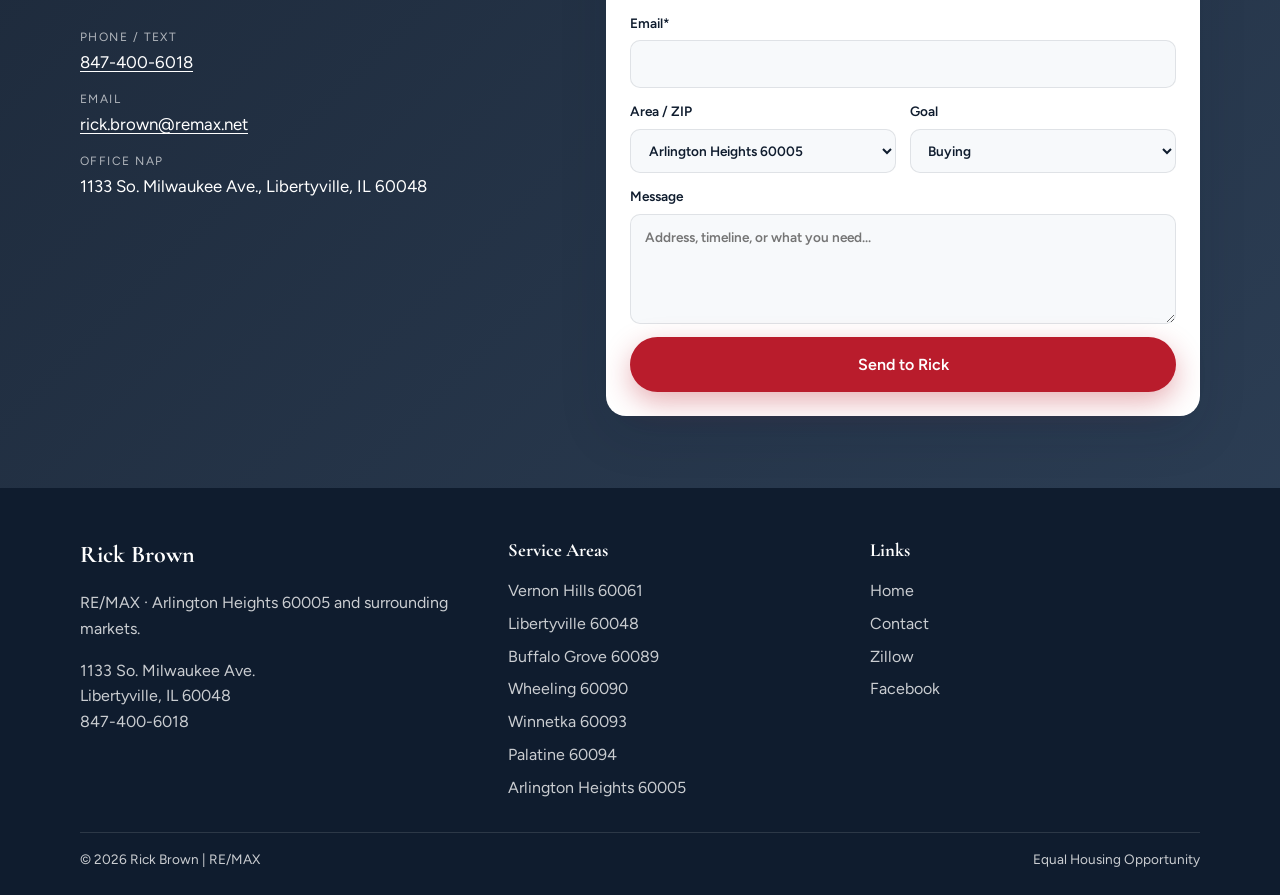
==== commit b20bebef: "Align site with RE/MAX branding and user-provided content. Restore RE/MAX contact info, services, an" ====
--- a/areas/arlington-heights-60005.html
+++ b/areas/arlington-heights-60005.html
@@ -3,15 +3,15 @@
 <head>
   <meta charset="UTF-8">
   <meta name="viewport" content="width=device-width, initial-scale=1">
-  <title>Arlington Heights Realtor | ZIP 60005 Homes | Rick Brown Coldwell Banker</title>
-  <meta name="description" content="Arlington Heights realtor for ZIP 60005. Rick Brown Coldwell Banker helps buyers and sellers with local comps, Metra-town living, and listing strategy. Call 847-400-6018.">
+  <title>Arlington Heights Realtor | ZIP 60005 Homes | Rick Brown RE/MAX</title>
+  <meta name="description" content="Arlington Heights realtor for ZIP 60005. Rick Brown RE/MAX helps buyers and sellers with local comps, Metra-town living, and listing strategy. Call 847-400-6018.">
   <meta name="robots" content="index, follow, max-image-preview:large">
   <meta name="geo.region" content="US-IL">
   <meta name="geo.placename" content="Arlington Heights, Illinois">
   <link rel="canonical" href="https://rickbrownhomes.com/areas/arlington-heights-60005.html">
   <meta property="og:type" content="website">
-  <meta property="og:title" content="Arlington Heights Realtor | ZIP 60005 Homes | Rick Brown Coldwell Banker">
-  <meta property="og:description" content="Arlington Heights realtor for ZIP 60005. Rick Brown Coldwell Banker helps buyers and sellers with local comps, Metra-town living, and listing strategy. Call 847-400-6018.">
+  <meta property="og:title" content="Arlington Heights Realtor | ZIP 60005 Homes | Rick Brown RE/MAX">
+  <meta property="og:description" content="Arlington Heights realtor for ZIP 60005. Rick Brown RE/MAX helps buyers and sellers with local comps, Metra-town living, and listing strategy. Call 847-400-6018.">
   <meta property="og:url" content="https://rickbrownhomes.com/areas/arlington-heights-60005.html">
   <meta property="og:image" content="https://rickbrownhomes.com/images/rick-brown-720.jpg">
   <link rel="preconnect" href="https://fonts.googleapis.com">
@@ -25,11 +25,11 @@
       {
         "@type": "RealEstateAgent",
         "@id": "https://rickbrownhomes.com/#business",
-        "name": "Rick Brown | Coldwell Banker",
+        "name": "Rick Brown | RE/MAX",
         "image": "https://rickbrownhomes.com/images/rick-brown-720.jpg",
         "url": "https://rickbrownhomes.com/",
         "telephone": "+18474006018",
-        "email": "rick.brown@cbexchange.com",
+        "email": "rick.brown@remax.net",
         "address": {
           "@type": "PostalAddress",
           "streetAddress": "1133 So. Milwaukee Ave.",
@@ -52,8 +52,8 @@
         "@type": "WebPage",
         "@id": "https://rickbrownhomes.com/areas/arlington-heights-60005.html#webpage",
         "url": "https://rickbrownhomes.com/areas/arlington-heights-60005.html",
-        "name": "Arlington Heights Realtor | ZIP 60005 Homes | Rick Brown Coldwell Banker",
-        "description": "Arlington Heights realtor for ZIP 60005. Rick Brown Coldwell Banker helps buyers and sellers with local comps, Metra-town living, and listing strategy. Call 847-400-6018.",
+        "name": "Arlington Heights Realtor | ZIP 60005 Homes | Rick Brown RE/MAX",
+        "description": "Arlington Heights realtor for ZIP 60005. Rick Brown RE/MAX helps buyers and sellers with local comps, Metra-town living, and listing strategy. Call 847-400-6018.",
         "about": {"@id": "https://rickbrownhomes.com/#business"},
         "breadcrumb": {
           "@type": "BreadcrumbList",
@@ -78,11 +78,11 @@
 <body>
   <div class="topbar">
     <div class="container">
-      <span>Coldwell Banker · Arlington Heights 60005</span>
+      <span>RE/MAX · Arlington Heights 60005</span>
       <span>
         <a href="tel:+18474006018">847-400-6018</a>
         ·
-        <a href="mailto:rick.brown@cbexchange.com">rick.brown@cbexchange.com</a>
+        <a href="mailto:rick.brown@remax.net">rick.brown@remax.net</a>
       </span>
     </div>
   </div>
@@ -91,7 +91,7 @@
     <div class="container">
       <a class="brand" href="../index.html">
         <span class="brand-name">Rick Brown</span>
-        <span class="brand-tag">Coldwell Banker</span>
+        <span class="brand-tag">RE/MAX</span>
       </a>
       <button class="nav-toggle" type="button" aria-label="Open menu" aria-expanded="false">☰</button>
       <nav class="nav" aria-label="Primary">
@@ -120,12 +120,12 @@
     <section class="section section-tight" style="background:#fff;border-bottom:1px solid var(--line)">
       <div class="container split about-split" style="gap:1.5rem;align-items:center">
         <div class="split-visual photo-frame">
-          <img class="agent-portrait-clean" src="../images/rick-brown-600.jpg" srcset="../images/rick-brown-400.jpg 400w, ../images/rick-brown-600.jpg 600w, ../images/rick-brown-720.jpg 720w" sizes="280px" alt="Rick Brown, Coldwell Banker realtor" width="280" height="280" loading="lazy" decoding="async">
+          <img class="agent-portrait-clean" src="../images/rick-brown-600.jpg" srcset="../images/rick-brown-400.jpg 400w, ../images/rick-brown-600.jpg 600w, ../images/rick-brown-720.jpg 720w" sizes="280px" alt="Rick Brown, RE/MAX realtor" width="280" height="280" loading="lazy" decoding="async">
         </div>
         <div>
           <p class="eyebrow">Your realtor</p>
           <h2 style="font-family:var(--font-display);font-size:1.9rem;margin:0 0 .5rem">Rick Brown · 177 total sales</h2>
-          <p style="margin:0;color:var(--muted)">Coldwell Banker agent specializing in buyer representation, listings, and new construction. Rick helps buyers and sellers in Arlington Heights with pricing, negotiation, and a personal approach built on trust.</p>
+          <p style="margin:0;color:var(--muted)">RE/MAX agent specializing in buyer representation, listings, and new construction. Rick helps buyers and sellers in Arlington Heights with pricing, negotiation, and a personal approach built on trust.</p>
           <div class="profile-links" style="margin-top:1rem">
             <a class="btn btn-dark" href="https://www.zillow.com/profile/user8984945" target="_blank" rel="noopener noreferrer">Zillow profile</a>
             <a class="btn btn-outline" href="https://www.facebook.com/rick.brown.925602" target="_blank" rel="noopener noreferrer">Facebook</a>
@@ -149,7 +149,7 @@
         <ul class="check-list">
           <li>Free consultation by phone, text, or email</li>
           <li>Local comps and pricing conversation before you commit</li>
-          <li>Buyer and seller representation through Coldwell Banker</li>
+          <li>Buyer and seller representation through RE/MAX</li>
           <li>Office at 1133 So. Milwaukee Ave., Libertyville, IL 60048</li>
         </ul>
       </div>
@@ -172,7 +172,7 @@
           </details>
           <details>
             <summary>How do I contact Rick Brown?</summary>
-            <p>Call or text 847-400-6018, email rick.brown@cbexchange.com, or use the form below. Connect on <a href="https://www.zillow.com/profile/user8984945" target="_blank" rel="noopener noreferrer">Zillow</a> or <a href="https://www.facebook.com/rick.brown.925602" target="_blank" rel="noopener noreferrer">Facebook</a>.</p>
+            <p>Call or text 847-400-6018, email rick.brown@remax.net, or use the form below. Connect on <a href="https://www.zillow.com/profile/user8984945" target="_blank" rel="noopener noreferrer">Zillow</a> or <a href="https://www.facebook.com/rick.brown.925602" target="_blank" rel="noopener noreferrer">Facebook</a>.</p>
           </details>
         </div>
       </div>
@@ -232,7 +232,7 @@
             </div>
             <div>
               <dt>Email</dt>
-              <dd><a href="mailto:rick.brown@cbexchange.com">rick.brown@cbexchange.com</a></dd>
+              <dd><a href="mailto:rick.brown@remax.net">rick.brown@remax.net</a></dd>
             </div>
             <div>
               <dt>Office NAP</dt>
@@ -284,7 +284,7 @@
     <div class="container footer-grid">
       <div>
         <h2>Rick Brown</h2>
-        <p>Coldwell Banker · Arlington Heights 60005 and surrounding markets.</p>
+        <p>RE/MAX · Arlington Heights 60005 and surrounding markets.</p>
         <p style="margin-top:1rem">1133 So. Milwaukee Ave.<br>Libertyville, IL 60048<br><a href="tel:+18474006018">847-400-6018</a></p>
       </div>
       <div>
@@ -310,7 +310,7 @@
       </div>
     </div>
     <div class="container footer-bottom">
-      <span>© 2026 Rick Brown | Coldwell Banker</span>
+      <span>© 2026 Rick Brown | RE/MAX</span>
       <span>Equal Housing Opportunity</span>
     </div>
   </footer>
--- a/css/styles.css
+++ b/css/styles.css
@@ -1,4 +1,4 @@
-/* Rick Brown | Coldwell Banker — Local SEO landing styles */
+/* Rick Brown | RE/MAX — Local SEO landing styles */
 :root {
   --ink: #0f1c2e;
   --ink-soft: #1a2d45;
